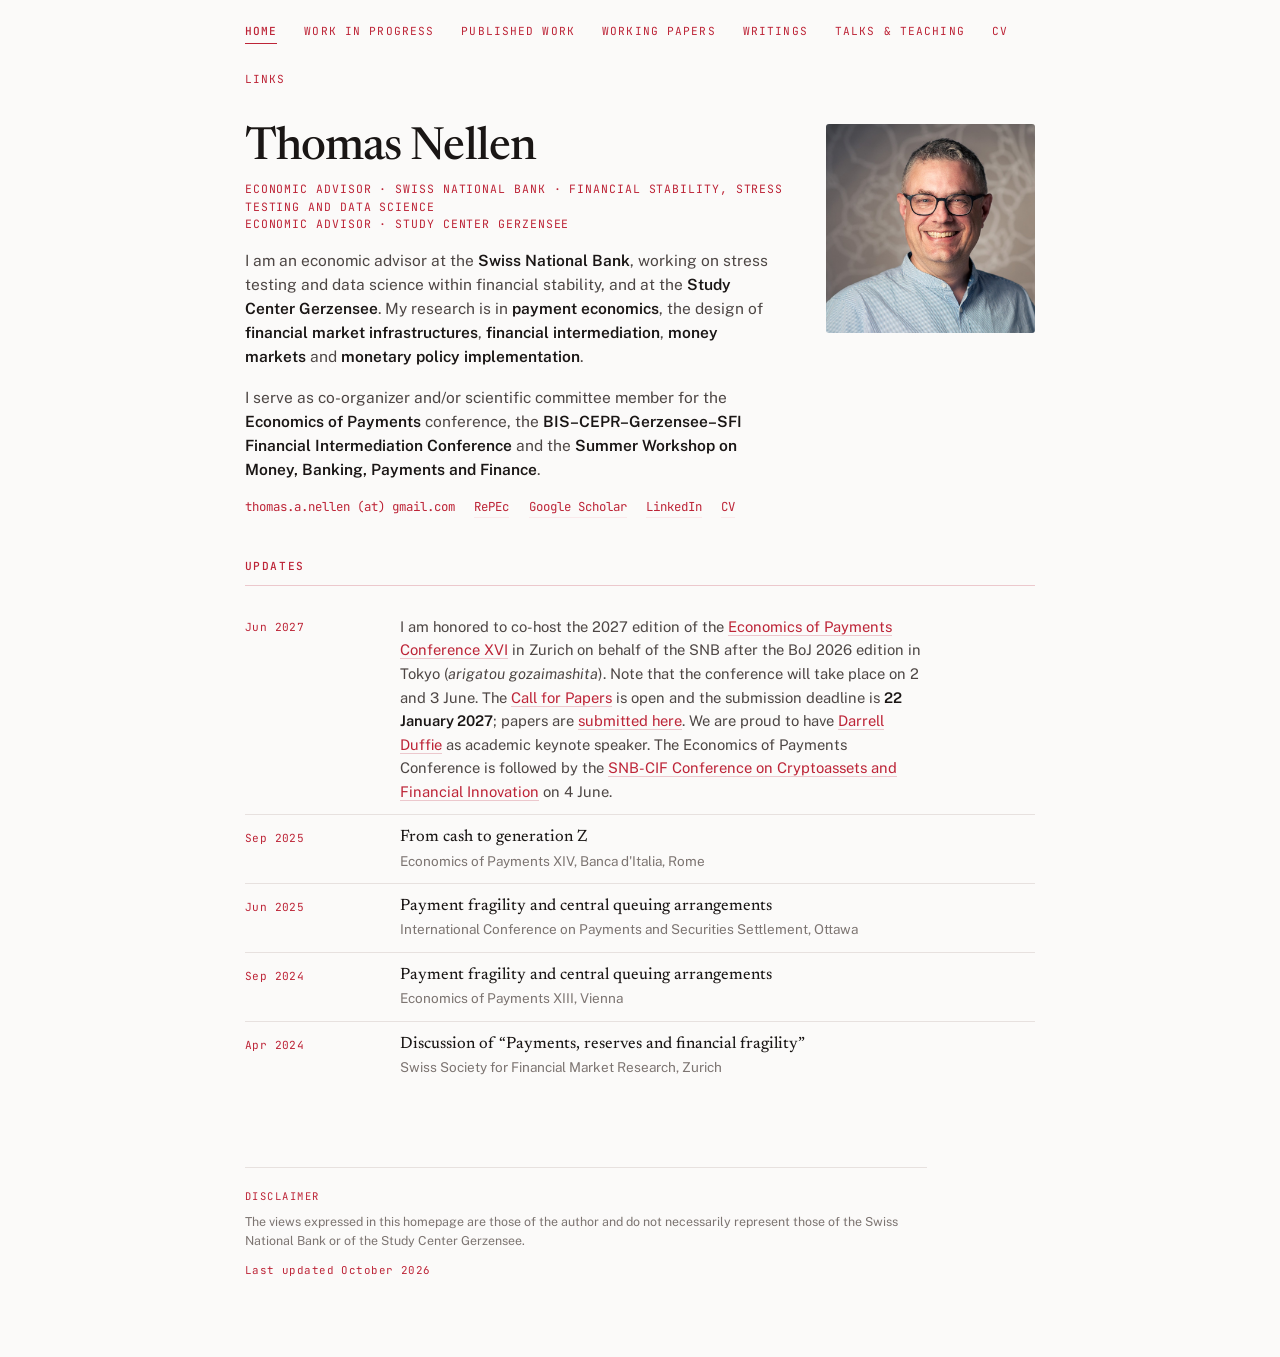
==== index.html @ 54a968fb "Remove Bank of Japan links pending their confirmation Two places carried one: the Zurich announcemen" ====
<!doctype html>
<html lang="en">
<head>
<meta charset="utf-8">
<meta name="viewport" content="width=device-width, initial-scale=1">
<title>Thomas Nellen</title>
<meta name="description" content="Personal research homepage of Thomas Nellen.">
<link rel="preconnect" href="https://fonts.googleapis.com">
<link rel="preconnect" href="https://fonts.gstatic.com" crossorigin>
<link rel="stylesheet" href="https://fonts.googleapis.com/css2?family=Newsreader:opsz,wght@6..72,400;6..72,500;6..72,600&family=Public+Sans:wght@400;500;600&family=JetBrains+Mono:wght@400;500&display=swap">
<link rel="icon" href="assets/favicon.svg" type="image/svg+xml">
<link rel="stylesheet" href="assets/site.css">
</head>
<body>
<div class="page">

  <!-- ============ Navigation (same on every page) ============ -->
  <nav class="nav">
    <a href="index.html" aria-current="page">Home</a>
    <a href="work-in-progress.html">Work in progress</a>
    <a href="published.html">Published work</a>
    <a href="working-papers.html">Working papers</a>
    <a href="writings.html">Writings</a>
    <a href="talks.html">Talks &amp; teaching</a>
    <a href="cv.html">CV</a>
    <a href="links.html">Links</a>
  </nav>

  <!-- ============ Masthead ============ -->
  <div class="intro">
    <header class="masthead">
      <h1 class="name">Thomas Nellen</h1>
      <p class="affiliation">Economic Advisor &middot; Swiss National Bank &middot; Financial Stability, Stress Testing and Data Science<br>
        Economic Advisor &middot; Study Center Gerzensee</p>
      <p class="bio">
        I am an economic advisor at the <strong>Swiss National Bank</strong>, working on
        stress testing and data science within financial stability, and at the
        <strong>Study Center Gerzensee</strong>. My research is in
        <strong>payment economics</strong>, the design of <strong>financial market
        infrastructures</strong>, <strong>financial intermediation</strong>, <strong>money
        markets</strong> and <strong>monetary policy implementation</strong>.
      </p>
      <p class="bio">
        I serve as co-organizer and/or scientific committee member for the <strong>Economics of Payments</strong>
        conference, the <strong>BIS&ndash;CEPR&ndash;Gerzensee&ndash;SFI Financial Intermediation
        Conference</strong> and the <strong>Summer Workshop on Money, Banking, Payments and
        Finance</strong>.
      </p>
      <div class="contact">
        <span>thomas.a.nellen (at) gmail.com</span>
        <a href="https://ideas.repec.org/f/pne256.html">RePEc</a>
        <a href="https://scholar.google.com/citations?user=k0cSISYAAAAJ&amp;hl=en">Google&nbsp;Scholar</a>
        <a href="https://www.linkedin.com/in/thomas-nellen-3b46b4184">LinkedIn</a>
        <a href="cv.html">CV</a>
      </div>
    </header>

    <figure class="portrait">
      <img src="assets/portrait.jpg" width="703" height="703"
           alt="Thomas Nellen" fetchpriority="high">
    </figure>
  </div>

  <!-- ============ Updates =============================================
       Newest first. Each block: date, title (link optional), venue.
       Copy one .update block to add an entry.
  ==================================================================== -->
  <section class="section">
    <h2 class="section-title">Updates</h2>
    <div class="updates">

      <article class="update">
        <div class="update-date">Jun 2027</div>
        <div>
          <p class="update-body">
            I am honored to co-host the 2027 edition of the
            <a href="https://www.snb.ch/en/services-events/events/scientific-conferences/other_academic_conferences/sem_2027_06_02">Economics of Payments Conference XVI</a> in Zurich on behalf of
            the SNB after the BoJ 2026 edition in Tokyo
            (<em>arigatou gozaimashita</em>). Note that the conference will take place on
            2 and 3 June. The <a href="https://www.snb.ch/dam/jcr:70551170-b422-4e50-89c4-67029b8e9b5a/sem_2027_06_02_callforpapers.n.pdf">Call for Papers</a> is open and the submission
            deadline is
            <strong>22 January 2027</strong>; papers are
            <a href="https://editorialexpress.com/conference/econpaymentsxvi">submitted here</a>.
            We are proud to have
            <a href="https://www.darrellduffie.com">Darrell Duffie</a> as academic keynote speaker. The Economics of
            Payments Conference is followed by the
            <a href="https://www.snb.ch/en/services-events/events/scientific-conferences/snb_cif_conference/sem_2026_05_22">SNB-CIF Conference on Cryptoassets and Financial Innovation</a>
            on 4 June.
          </p>
        </div>
      </article>

      <article class="update">
        <div class="update-date">Sep 2025</div>
        <div>
          <h3 class="update-title">From cash to generation Z</h3>
          <p class="update-venue">Economics of Payments XIV, Banca d'Italia, Rome</p>
        </div>
      </article>

      <article class="update">
        <div class="update-date">Jun 2025</div>
        <div>
          <h3 class="update-title">Payment fragility and central queuing arrangements</h3>
          <p class="update-venue">International Conference on Payments and Securities Settlement, Ottawa</p>
        </div>
      </article>

      <article class="update">
        <div class="update-date">Sep 2024</div>
        <div>
          <h3 class="update-title">Payment fragility and central queuing arrangements</h3>
          <p class="update-venue">Economics of Payments XIII, Vienna</p>
        </div>
      </article>

      <article class="update">
        <div class="update-date">Apr 2024</div>
        <div>
          <h3 class="update-title">Discussion of &ldquo;Payments, reserves and financial fragility&rdquo;</h3>
          <p class="update-venue">Swiss Society for Financial Market Research, Zurich</p>
        </div>
      </article>

    </div>
  </section>

  <footer class="foot">
    <p class="foot-label">Disclaimer</p>
    <p class="foot-text">The views expressed in this homepage are those of the author and do not necessarily represent those of the Swiss National Bank or of the Study Center Gerzensee.</p>
    <p class="foot-updated">Last updated October 2026</p>
  </footer>

</div>
<script type="application/ld+json">
{
 "@context": "https://schema.org",
 "@type": "Person",
 "name": "Thomas Nellen",
 "jobTitle": "Economic Advisor",
 "affiliation": [
  {
   "@type": "Organization",
   "name": "Swiss National Bank"
  },
  {
   "@type": "Organization",
   "name": "Study Center Gerzensee"
  }
 ],
 "email": "mailto:thomas.a.nellen@gmail.com",
 "url": "https://thomasnellen.github.io",
 "sameAs": [
  "https://ideas.repec.org/f/pne256.html",
  "https://www.linkedin.com/in/thomas-nellen-3b46b4184"
 ],
 "knowsAbout": [
  "Payment economics",
  "Financial market infrastructures",
  "Money markets",
  "Monetary policy implementation",
  "Financial stability"
 ],
 "alumniOf": {
  "@type": "CollegeOrUniversity",
  "name": "University of Bern"
 },
 "image": "https://thomasnellen.github.io/assets/portrait.jpg"
}
</script>
</body>
</html>
---- assets/site.css ----
/* ---------------------------------------------------------------
   Design tokens. Light palette is defined here in full; the two
   blocks below only redefine values, never introduce new ones.
   --------------------------------------------------------------- */
:root {
  --paper:      #fbfaf9;
  --surface:    #ffffff;
  --ink:        #1a1615;
  --ink-soft:   #4d4644;
  --ink-mute:   #7c7471;
  --rule:       #e7e1df;
  --accent:     #bd2437;
  --accent-dim: #fae9eb;
  --rule-accent:#ecc8cd;
  --focus:      #c04553;

  --font-display: "Newsreader", Georgia, "Times New Roman", serif;
  --font-body:    "Public Sans", -apple-system, BlinkMacSystemFont, "Segoe UI", Helvetica, Arial, sans-serif;
  --font-mono:    "JetBrains Mono", ui-monospace, SFMono-Regular, Menlo, Consolas, monospace;

  --measure: 34rem;
  --gutter:  8.5rem;
}

@media (prefers-color-scheme: dark) {
  :root:not([data-theme="light"]) {
    --paper:      #141110;
    --surface:    #1c1817;
    --ink:        #ece8e6;
    --ink-soft:   #bcb4b1;
    --ink-mute:   #8e8683;
    --rule:       #332d2c;
    --accent:     #ea8f96;
    --accent-dim: #332225;
    --rule-accent:#4d3035;
    --focus:      #e08b90;
  }
}

:root[data-theme="dark"] {
  --paper:      #141110;
  --surface:    #1c1817;
  --ink:        #ece8e6;
  --ink-soft:   #bcb4b1;
  --ink-mute:   #8e8683;
  --rule:       #332d2c;
  --accent:     #ea8f96;
  --accent-dim: #332225;
  --rule-accent:#4d3035;
  --focus:      #e08b90;
}

/* --------------------------------------------------------------- */

html { font-size: 15.5px; }

*, *::before, *::after { box-sizing: border-box; }

body {
  margin: 0;
  background: var(--paper);
  color: var(--ink);
  font-family: var(--font-body);
  font-size: 16px;
  line-height: 1.6;
  -webkit-font-smoothing: antialiased;
}

.page {
  max-width: 54rem;
  margin: 0 auto;
  padding-inline: 1.5rem;
  padding-block: 1.5rem 5rem;
}

a {
  color: var(--accent);
  text-decoration-thickness: 1px;
  text-underline-offset: 3px;
}
a:hover { color: var(--ink); }

:focus-visible {
  outline: 2px solid var(--focus);
  outline-offset: 3px;
  border-radius: 2px;
}

/* --- Navigation ------------------------------------------------- */

.nav {
  display: flex;
  flex-wrap: wrap;
  gap: 1.75rem;
  font-family: var(--font-mono);
  font-size: 0.72rem;
  letter-spacing: 0.1em;
  text-transform: uppercase;
  padding-bottom: 2.25rem;
}
.nav a {
  color: var(--accent);
  text-decoration: none;
}
.nav a:hover { color: var(--ink); }
.nav a[aria-current="page"] {
  color: var(--accent);
  font-weight: 500;
  border-bottom: 1px solid var(--accent);
  padding-bottom: 2px;
}

/* --- Masthead --------------------------------------------------- */

.masthead { display: flex; flex-direction: column; gap: 1.05rem; }

h1.name {
  font-family: var(--font-display);
  font-weight: 500;
  font-size: clamp(2.2rem, 5.4vw, 2.95rem);
  line-height: 1.05;
  letter-spacing: -0.02em;
  margin: 0;
  text-wrap: balance;
}

.affiliation {
  font-family: var(--font-mono);
  font-size: 0.74rem;
  letter-spacing: 0.08em;
  text-transform: uppercase;
  color: var(--accent);
  margin: -0.5rem 0 0;
  line-height: 1.5;
}

.bio {
  max-width: var(--measure);
  font-size: 1rem;
  line-height: 1.55;
  color: var(--ink-soft);
  margin: 0;
}
.bio strong { color: var(--ink); font-weight: 600; }

.contact {
  display: flex;
  flex-wrap: wrap;
  gap: 0.5rem 1.25rem;
  font-family: var(--font-mono);
  font-size: 0.8rem;
  color: var(--accent);
}
.contact a { text-decoration: none; border-bottom: 1px solid var(--accent-dim); }
.contact a:hover { border-bottom-color: var(--accent); }

/* --- Section headings ------------------------------------------- */

.section { padding-top: 2.6rem; }

h2.section-title {
  font-family: var(--font-mono);
  font-size: 0.72rem;
  font-weight: 500;
  letter-spacing: 0.14em;
  text-transform: uppercase;
  color: var(--accent);
  margin: 0 0 1.15rem;
  padding-bottom: 0.6rem;
  border-bottom: 1px solid var(--rule-accent);
}

/* --- Updates: date gutter + entry ------------------------------- */

.updates { display: flex; flex-direction: column; }

.update {
  display: grid;
  grid-template-columns: var(--gutter) 1fr;
  gap: 0 1.5rem;
  padding: 0.7rem 0;
  border-bottom: 1px solid var(--rule);
}
.update:last-child { border-bottom: none; }

.update-date {
  font-family: var(--font-mono);
  font-size: 0.72rem;
  letter-spacing: 0.04em;
  color: var(--accent);
  padding-top: 0.28rem;
  font-variant-numeric: tabular-nums;
}
.update-title {
  font-family: var(--font-display);
  font-size: 1.0625rem;
  line-height: 1.35;
  margin: 0;
  font-weight: 450;
}
.update-title a {
  text-decoration: none;
  color: var(--ink);
  border-bottom: 1px solid var(--rule-accent);
}
.update-title a:hover { color: var(--accent); border-bottom-color: var(--accent); }
.update-venue {
  font-size: 0.875rem;
  color: var(--ink-mute);
  margin: 0.15rem 0 0;
}

/* --- Papers ----------------------------------------------------- */

.papers { display: flex; flex-direction: column; }

.paper {
  padding: 1.75rem 0;
  border-bottom: 1px solid var(--rule);
  max-width: 44rem;
}
.paper:last-child { border-bottom: none; }
.paper[hidden] { display: none; }

.paper-title {
  font-family: var(--font-display);
  font-size: 1.25rem;
  font-weight: 500;
  line-height: 1.3;
  margin: 0;
  text-wrap: balance;
}
.paper-authors {
  font-size: 0.9rem;
  color: var(--ink-soft);
  margin: 0.35rem 0 0;
}
.paper-venue {
  font-family: var(--font-mono);
  font-size: 0.72rem;
  letter-spacing: 0.04em;
  color: var(--accent);
  margin: 0.4rem 0 0;
}
.paper-abstract {
  font-size: 0.9375rem;
  color: var(--ink-soft);
  margin: 0.85rem 0 0;
  max-width: var(--measure);
}
.paper-links {
  display: flex;
  gap: 1rem;
  font-family: var(--font-mono);
  font-size: 0.72rem;
  letter-spacing: 0.04em;
  margin-top: 0.85rem;
}

/* --- Citation block --------------------------------------------- */

.cite { margin-top: 0.85rem; }

.cite summary {
  display: inline-flex;
  align-items: baseline;
  gap: 0.4rem;
  font-family: var(--font-mono);
  font-size: 0.72rem;
  letter-spacing: 0.04em;
  color: var(--accent);
  cursor: pointer;
  list-style: none;
  width: fit-content;
}
.cite summary::-webkit-details-marker { display: none; }
.cite summary::before { content: "+"; width: 0.7em; }
.cite[open] summary::before { content: "\2013"; }
.cite summary:hover { color: var(--ink); }

.cite-body {
  margin-top: 0.7rem;
  padding: 0.85rem 0 0.85rem 0.95rem;
  border-left: 2px solid var(--accent-dim);
  display: flex;
  flex-direction: column;
  align-items: flex-start;
  gap: 0.7rem;
  max-width: 44rem;
}

pre.bibtex {
  margin: 0;
  width: 100%;
  overflow-x: auto;
  font-family: var(--font-mono);
  font-size: 0.7rem;
  line-height: 1.6;
  color: var(--ink-soft);
  tab-size: 2;
}

.copy {
  font-family: var(--font-mono);
  font-size: 0.68rem;
  letter-spacing: 0.04em;
  color: var(--accent);
  background: transparent;
  border: 1px solid var(--rule);
  border-radius: 999px;
  padding: 0.22rem 0.65rem;
  cursor: pointer;
  transition: color 0.12s, border-color 0.12s, background-color 0.12s;
}
.copy:hover { border-color: var(--accent); background: var(--accent-dim); }
.copy[data-state="done"] { color: var(--accent); border-color: var(--accent); background: var(--accent-dim); }

/* --- Writing list ----------------------------------------------- */

.writing {
  display: grid;
  grid-template-columns: var(--gutter) 1fr;
  gap: 0 1.5rem;
  padding: 1.1rem 0;
  border-bottom: 1px solid var(--rule);
}
.writing:last-child { border-bottom: none; }
.writing-meta {
  font-family: var(--font-mono);
  font-size: 0.72rem;
  color: var(--accent);
  padding-top: 0.3rem;
  font-variant-numeric: tabular-nums;
}
.writing-title {
  font-family: var(--font-display);
  font-size: 1.125rem;
  font-weight: 450;
  line-height: 1.35;
  margin: 0;
}
.writing-title a {
  text-decoration: none;
  color: var(--ink);
  border-bottom: 1px solid var(--rule-accent);
}
.writing-title a:hover { color: var(--accent); border-bottom-color: var(--accent); }
.writing-note {
  font-size: 0.9rem;
  color: var(--ink-mute);
  margin: 0.25rem 0 0;
  max-width: var(--measure);
}

/* --- Footer ----------------------------------------------------- */

.foot {
  margin-top: 5rem;
  padding-top: 1.25rem;
  border-top: 1px solid var(--rule);
  max-width: 44rem;
  display: flex;
  flex-direction: column;
  gap: 0.45rem;
}
.foot-label {
  font-family: var(--font-mono);
  font-size: 0.68rem;
  letter-spacing: 0.14em;
  text-transform: uppercase;
  color: var(--accent);
  margin: 0;
}
.foot-text {
  font-size: 0.8rem;
  line-height: 1.55;
  color: var(--ink-mute);
  margin: 0;
}
.foot-updated {
  font-family: var(--font-mono);
  font-size: 0.7rem;
  letter-spacing: 0.04em;
  color: var(--accent);
  margin: 0.35rem 0 0;
}

/* --- Narrow screens --------------------------------------------- */

@media (max-width: 34rem) {
  .update, .writing { grid-template-columns: 1fr; gap: 0.3rem; }
  .update-date, .writing-meta { padding-top: 0; order: 2; }
  .page { padding-block: 1.5rem 4rem; }
  .nav { padding-bottom: 2.5rem; gap: 1.25rem; }
}

@media (prefers-reduced-motion: reduce) {
  * { transition: none !important; animation: none !important; }
}

/* --- Portrait beside the masthead (home page only) ---------------
   Two columns on a wide screen so the photo costs no vertical space
   and Updates stays above the fold. Below 46rem the column reverses,
   putting the photo above the name the way a phone layout expects.
   ----------------------------------------------------------------- */

.intro {
  display: flex;
  align-items: flex-start;
  gap: 2.5rem;
}

.intro .masthead { flex: 1 1 auto; min-width: 0; }

.portrait {
  flex: 0 0 13.5rem;
  margin: 0;
}

.portrait img {
  display: block;
  width: 100%;
  height: auto;
  max-width: 100%;
  border-radius: 3px;
}

@media (max-width: 46rem) {
  .intro {
    flex-direction: column-reverse;
    gap: 1.6rem;
  }
  .portrait {
    flex: none;
    width: min(11rem, 50%);
  }
}

/* A longer update: a short announcement rather than a one-line item. */
.update-body {
  font-size: 0.95rem;
  line-height: 1.6;
  color: var(--ink-soft);
  margin: 0;
  max-width: var(--measure);
}
.update-body strong { color: var(--ink); font-weight: 600; }
.update-body a { border-bottom: 1px solid var(--rule-accent); text-decoration: none; }
.update-body a:hover { border-bottom-color: var(--accent); }
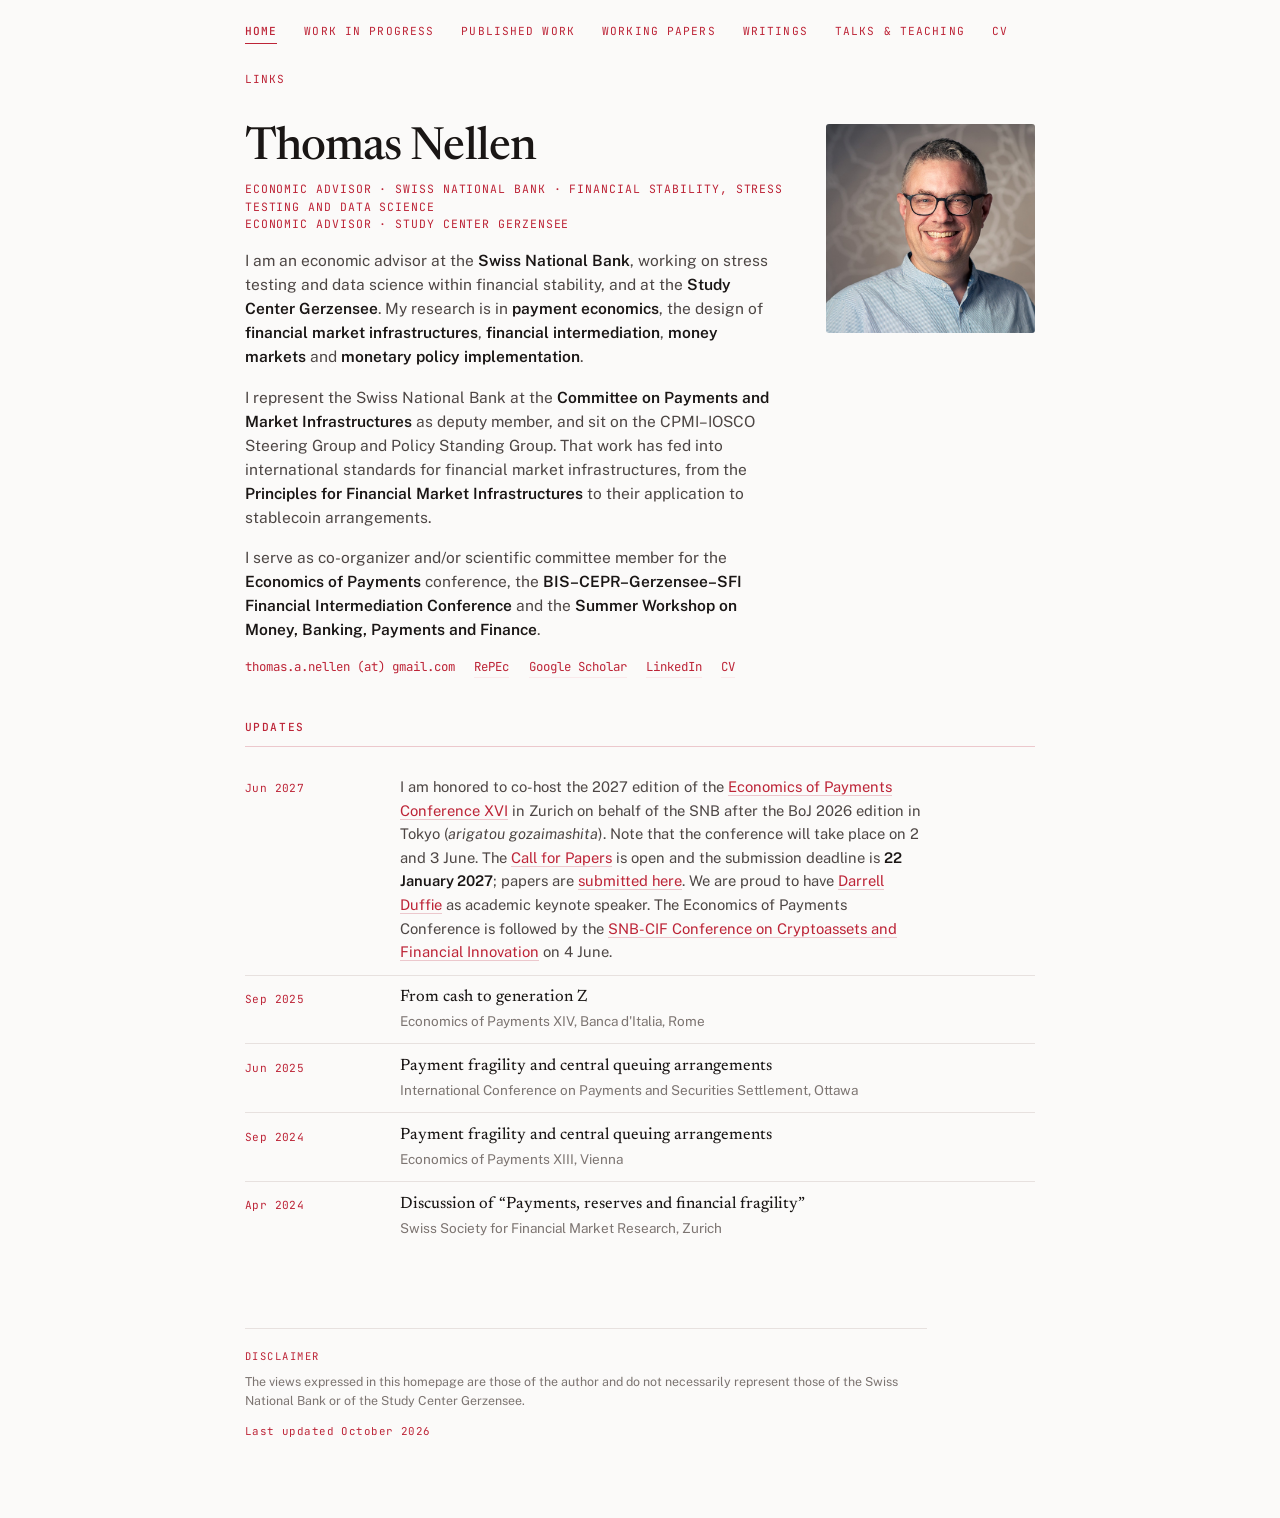
==== commit b1c7e831: "Add a paragraph on CPMI and CPMI-IOSCO policy work Keeps the homepage bio and the LinkedIn About sec" ====
--- a/index.html
+++ b/index.html
@@ -39,6 +39,13 @@
         <strong>payment economics</strong>, the design of <strong>financial market
         infrastructures</strong>, <strong>financial intermediation</strong>, <strong>money
         markets</strong> and <strong>monetary policy implementation</strong>.
+      </p>
+      <p class="bio">
+        I represent the Swiss National Bank at the <strong>Committee on Payments and Market
+        Infrastructures</strong> as deputy member, and sit on the CPMI&ndash;IOSCO Steering Group
+        and Policy Standing Group. That work has fed into international standards for financial
+        market infrastructures, from the <strong>Principles for Financial Market
+        Infrastructures</strong> to their application to stablecoin arrangements.
       </p>
       <p class="bio">
         I serve as co-organizer and/or scientific committee member for the <strong>Economics of Payments</strong>
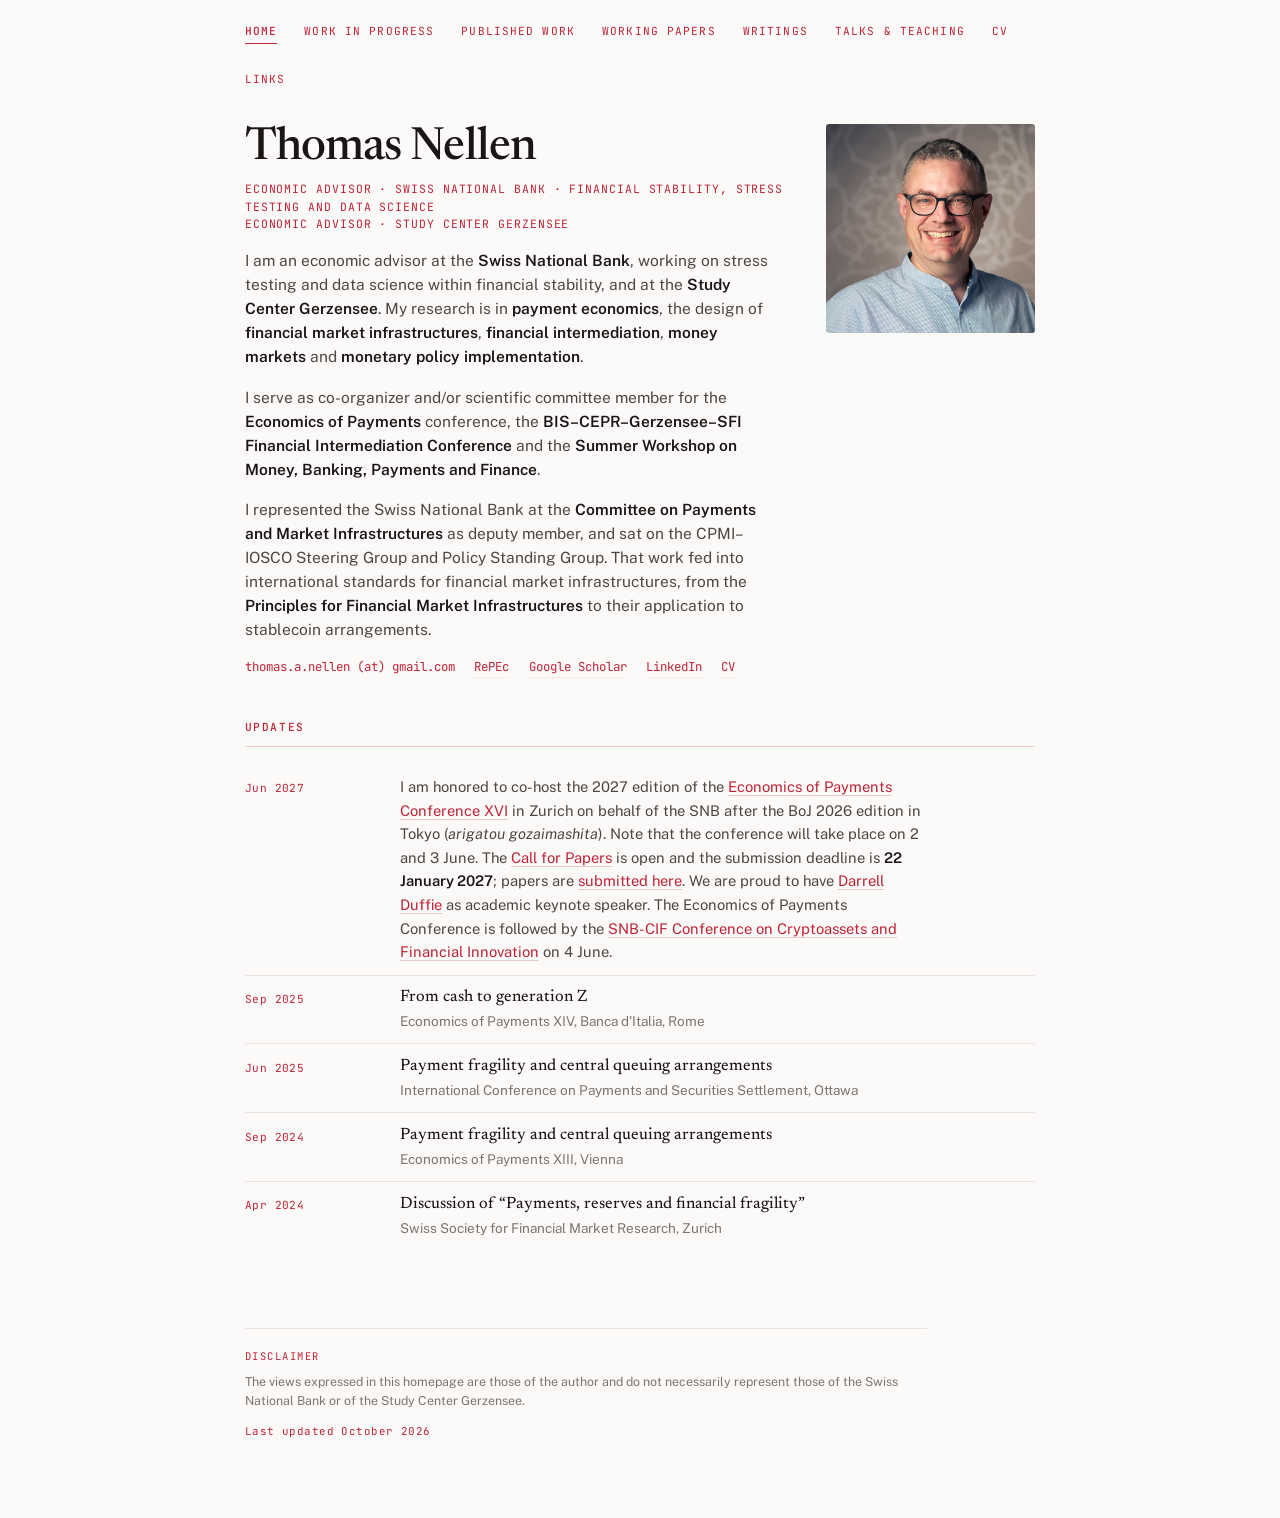
==== commit f954fb05: "Add Open Graph tags, reorder the intro paragraphs Every page now carries og: and twitter: metadata, " ====
--- a/index.html
+++ b/index.html
@@ -4,7 +4,23 @@
 <meta charset="utf-8">
 <meta name="viewport" content="width=device-width, initial-scale=1">
 <title>Thomas Nellen</title>
-<meta name="description" content="Personal research homepage of Thomas Nellen.">
+<meta name="description" content="Economic advisor at the Swiss National Bank and the Study Center Gerzensee. Research on payment economics, financial market infrastructures, money markets and monetary policy implementation.">
+<meta property="og:type" content="profile">
+<meta property="og:site_name" content="Thomas Nellen">
+<meta property="og:title" content="Thomas Nellen">
+<meta property="og:description" content="Economic advisor at the Swiss National Bank and the Study Center Gerzensee. Research on payment economics, financial market infrastructures, money markets and monetary policy implementation.">
+<meta property="og:url" content="https://thomasnellen.github.io/">
+<meta property="og:image" content="https://thomasnellen.github.io/assets/portrait.jpg">
+<meta property="og:image:width" content="703">
+<meta property="og:image:height" content="703">
+<meta property="og:image:alt" content="Thomas Nellen">
+<meta property="og:locale" content="en_GB">
+<meta property="profile:first_name" content="Thomas">
+<meta property="profile:last_name" content="Nellen">
+<meta name="twitter:card" content="summary">
+<meta name="twitter:title" content="Thomas Nellen">
+<meta name="twitter:description" content="Economic advisor at the Swiss National Bank and the Study Center Gerzensee. Research on payment economics, financial market infrastructures, money markets and monetary policy implementation.">
+<meta name="twitter:image" content="https://thomasnellen.github.io/assets/portrait.jpg">
 <link rel="preconnect" href="https://fonts.googleapis.com">
 <link rel="preconnect" href="https://fonts.gstatic.com" crossorigin>
 <link rel="stylesheet" href="https://fonts.googleapis.com/css2?family=Newsreader:opsz,wght@6..72,400;6..72,500;6..72,600&family=Public+Sans:wght@400;500;600&family=JetBrains+Mono:wght@400;500&display=swap">
@@ -41,17 +57,17 @@
         markets</strong> and <strong>monetary policy implementation</strong>.
       </p>
       <p class="bio">
-        I represent the Swiss National Bank at the <strong>Committee on Payments and Market
-        Infrastructures</strong> as deputy member, and sit on the CPMI&ndash;IOSCO Steering Group
-        and Policy Standing Group. That work has fed into international standards for financial
-        market infrastructures, from the <strong>Principles for Financial Market
-        Infrastructures</strong> to their application to stablecoin arrangements.
-      </p>
-      <p class="bio">
         I serve as co-organizer and/or scientific committee member for the <strong>Economics of Payments</strong>
         conference, the <strong>BIS&ndash;CEPR&ndash;Gerzensee&ndash;SFI Financial Intermediation
         Conference</strong> and the <strong>Summer Workshop on Money, Banking, Payments and
         Finance</strong>.
+      </p>
+      <p class="bio">
+        I represented the Swiss National Bank at the <strong>Committee on Payments and Market
+        Infrastructures</strong> as deputy member, and sat on the CPMI&ndash;IOSCO Steering Group
+        and Policy Standing Group. That work fed into international standards for financial
+        market infrastructures, from the <strong>Principles for Financial Market
+        Infrastructures</strong> to their application to stablecoin arrangements.
       </p>
       <div class="contact">
         <span>thomas.a.nellen (at) gmail.com</span>
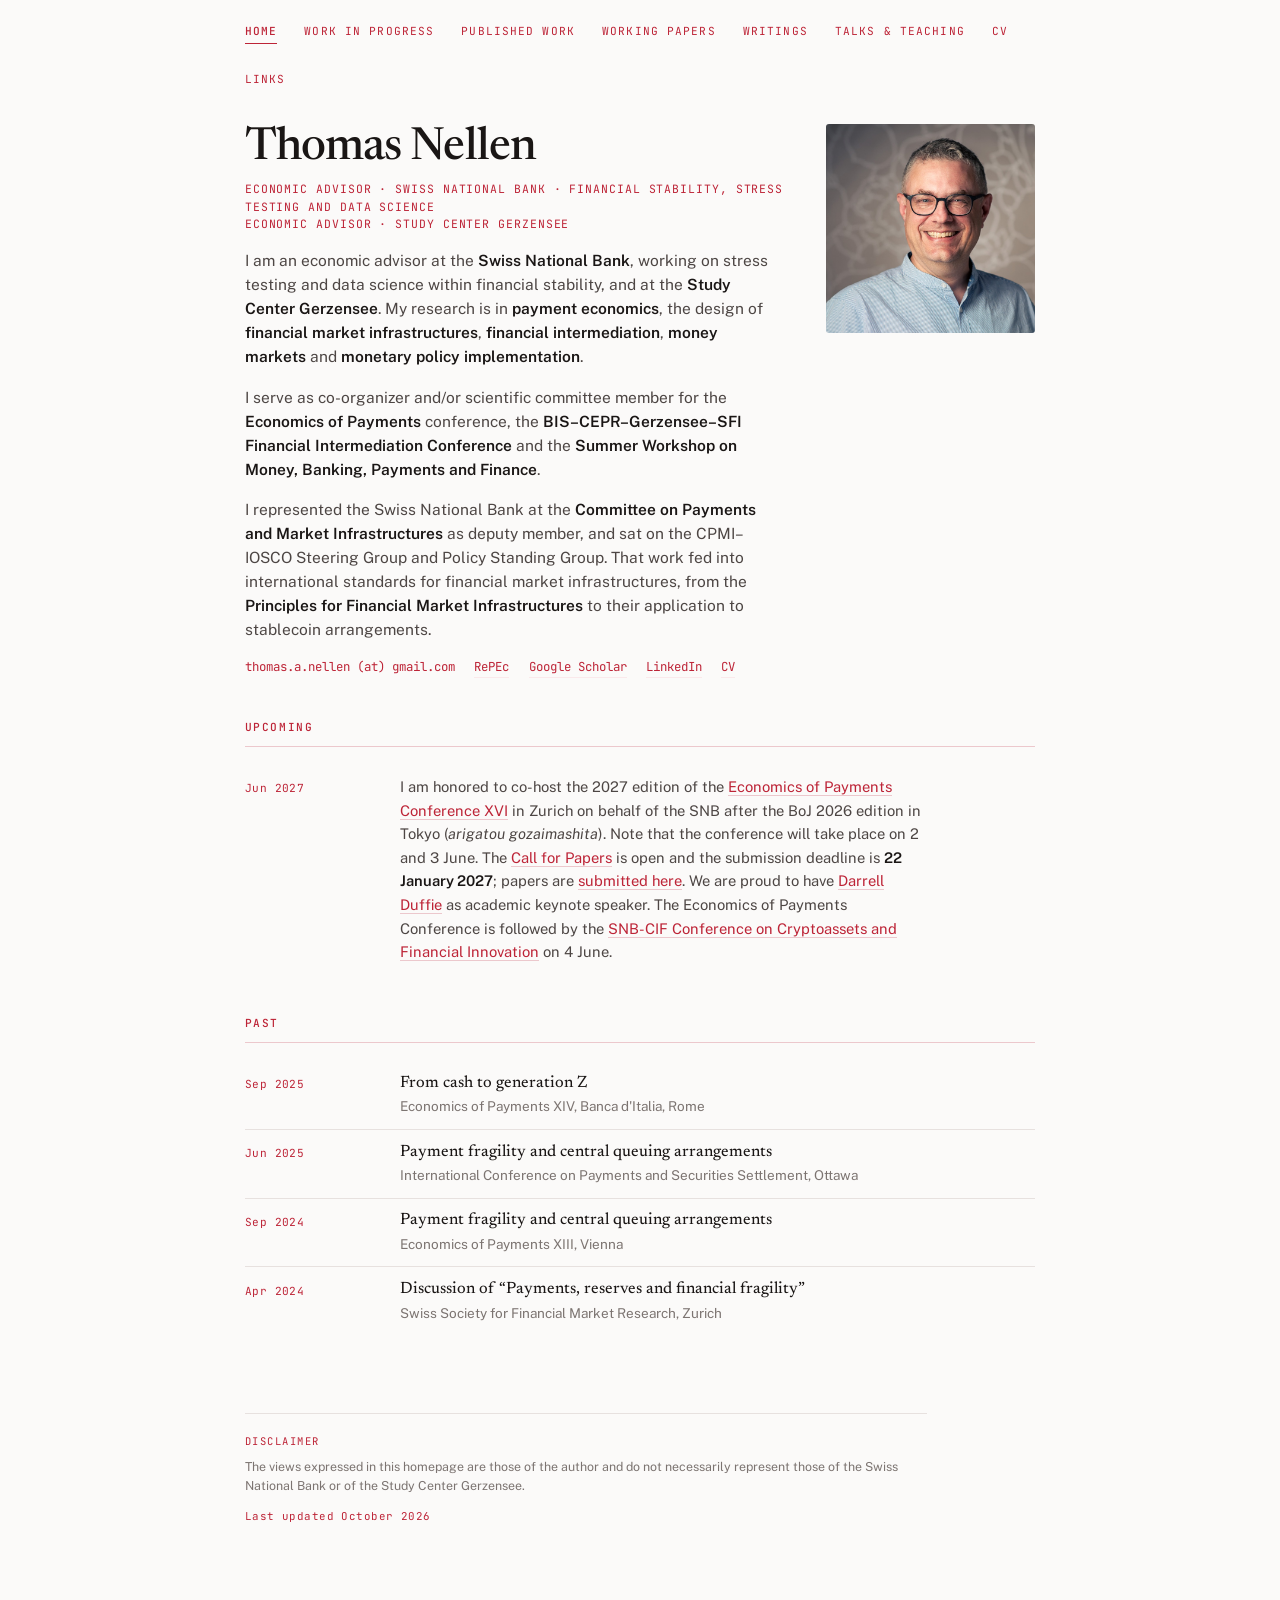
==== commit d1a9eb91: "Split the updates feed into Upcoming and Past Stacked sections rather than side-by-side columns: the" ====
--- a/index.html
+++ b/index.html
@@ -89,7 +89,7 @@
        Copy one .update block to add an entry.
   ==================================================================== -->
   <section class="section">
-    <h2 class="section-title">Updates</h2>
+    <h2 class="section-title">Upcoming</h2>
     <div class="updates">
 
       <article class="update">
@@ -112,6 +112,13 @@
           </p>
         </div>
       </article>
+
+    </div>
+  </section>
+
+  <section class="section">
+    <h2 class="section-title">Past</h2>
+    <div class="updates">
 
       <article class="update">
         <div class="update-date">Sep 2025</div>
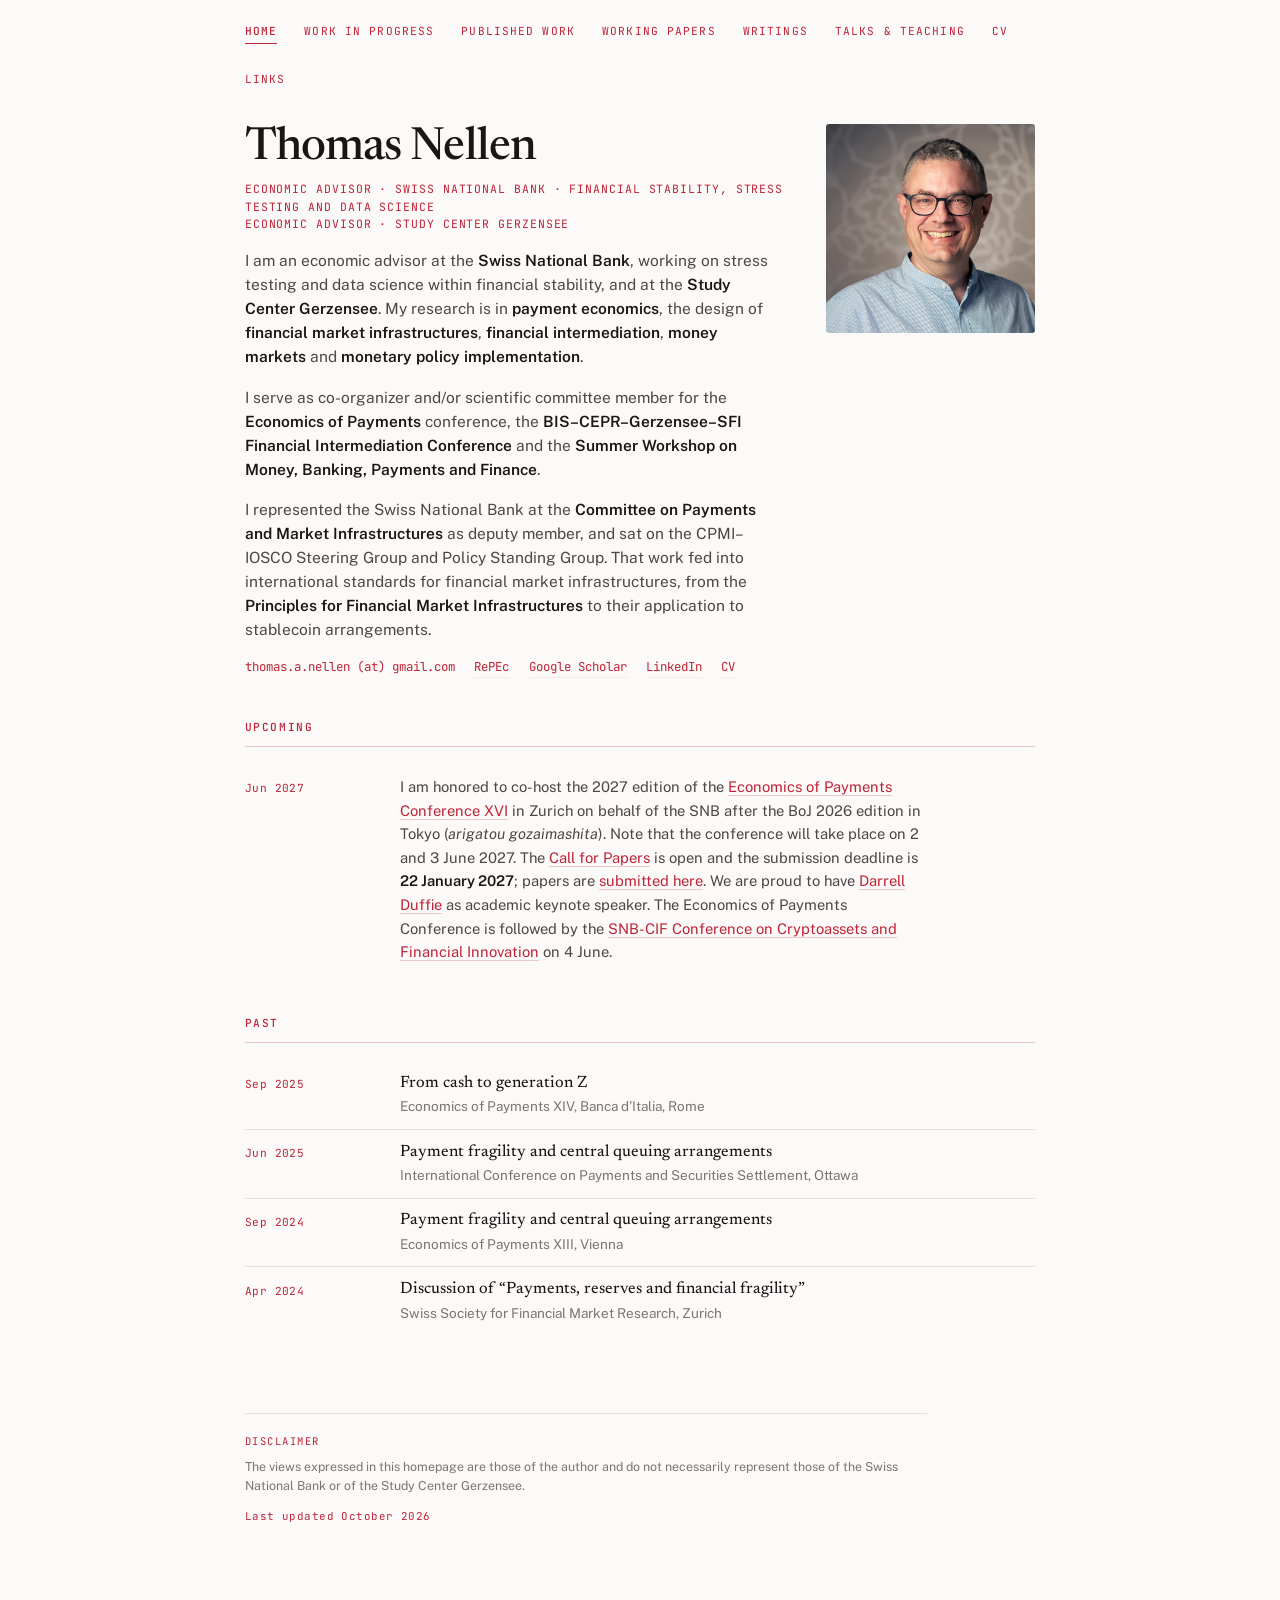
==== commit dd1e730b: "Add the year to the conference date on the homepage Matches the LinkedIn post, which already reads 2" ====
--- a/index.html
+++ b/index.html
@@ -100,7 +100,7 @@
             <a href="https://www.snb.ch/en/services-events/events/scientific-conferences/other_academic_conferences/sem_2027_06_02">Economics of Payments Conference XVI</a> in Zurich on behalf of
             the SNB after the BoJ 2026 edition in Tokyo
             (<em>arigatou gozaimashita</em>). Note that the conference will take place on
-            2 and 3 June. The <a href="https://www.snb.ch/dam/jcr:70551170-b422-4e50-89c4-67029b8e9b5a/sem_2027_06_02_callforpapers.n.pdf">Call for Papers</a> is open and the submission
+            2 and 3 June 2027. The <a href="https://www.snb.ch/dam/jcr:70551170-b422-4e50-89c4-67029b8e9b5a/sem_2027_06_02_callforpapers.n.pdf">Call for Papers</a> is open and the submission
             deadline is
             <strong>22 January 2027</strong>; papers are
             <a href="https://editorialexpress.com/conference/econpaymentsxvi">submitted here</a>.
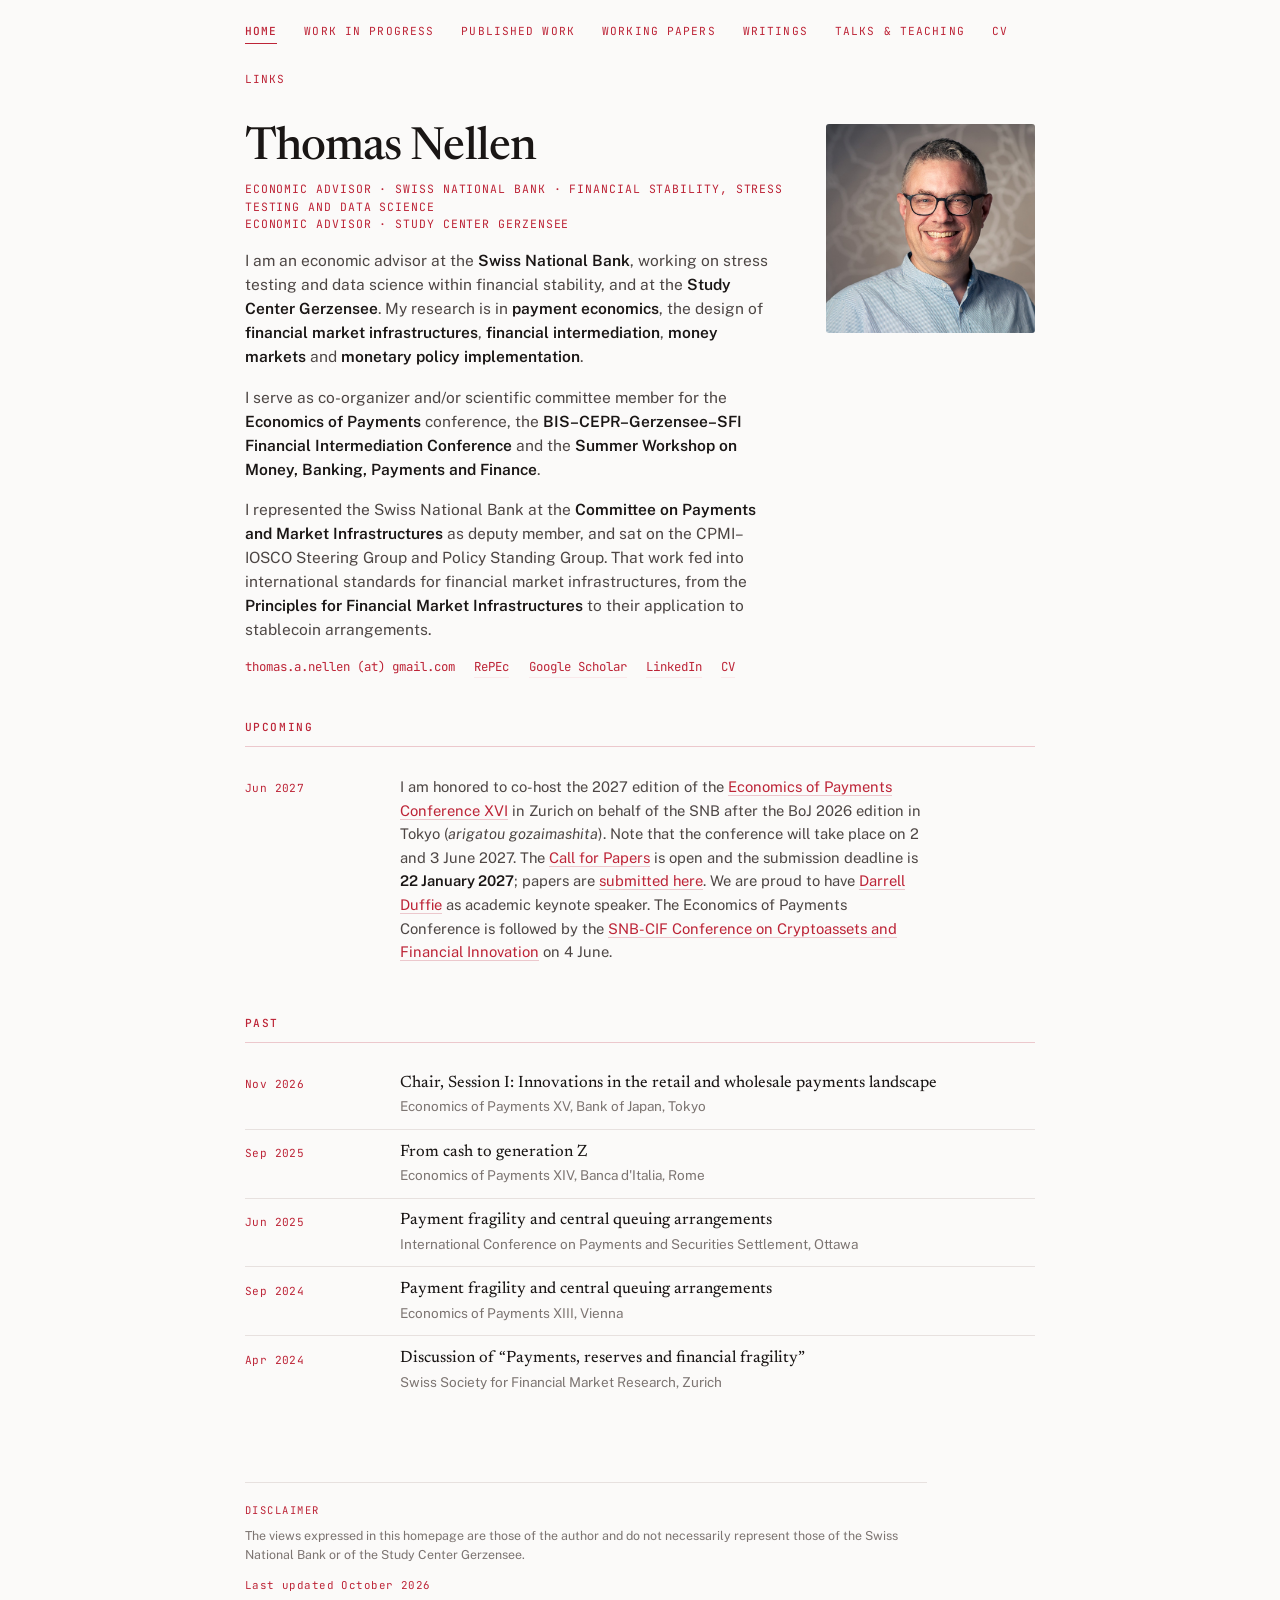
==== commit 92051524: "Add the Tokyo session chair to the past feed Economics of Payments XV at the Bank of Japan, 9 and 10" ====
--- a/index.html
+++ b/index.html
@@ -119,6 +119,14 @@
   <section class="section">
     <h2 class="section-title">Past</h2>
     <div class="updates">
+
+      <article class="update">
+        <div class="update-date">Nov 2026</div>
+        <div>
+          <h3 class="update-title">Chair, Session I: Innovations in the retail and wholesale payments landscape</h3>
+          <p class="update-venue">Economics of Payments XV, Bank of Japan, Tokyo</p>
+        </div>
+      </article>
 
       <article class="update">
         <div class="update-date">Sep 2025</div>
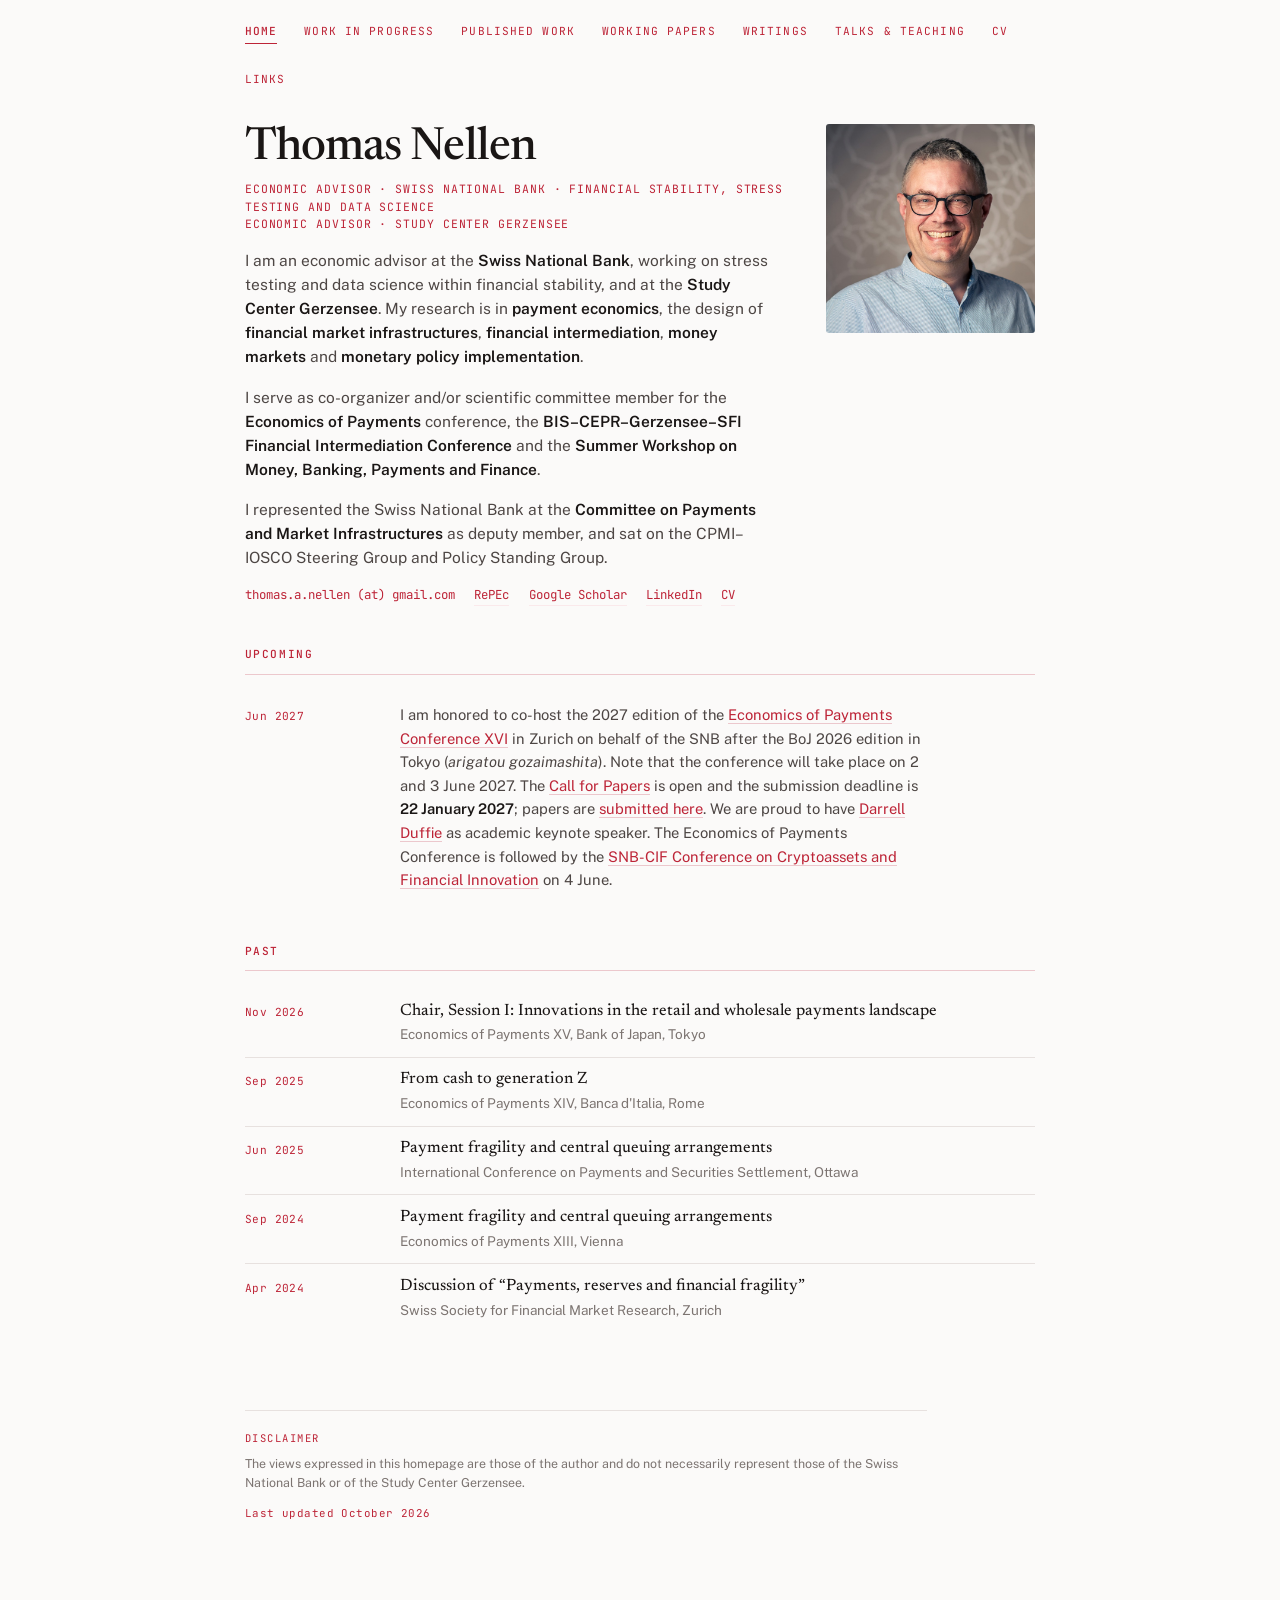
==== commit 573dbfed: "Drop the standards sentence from the policy paragraph Co-Authored-By: Claude Opus 5 <noreply@anthrop" ====
--- a/index.html
+++ b/index.html
@@ -65,9 +65,7 @@
       <p class="bio">
         I represented the Swiss National Bank at the <strong>Committee on Payments and Market
         Infrastructures</strong> as deputy member, and sat on the CPMI&ndash;IOSCO Steering Group
-        and Policy Standing Group. That work fed into international standards for financial
-        market infrastructures, from the <strong>Principles for Financial Market
-        Infrastructures</strong> to their application to stablecoin arrangements.
+        and Policy Standing Group.
       </p>
       <div class="contact">
         <span>thomas.a.nellen (at) gmail.com</span>
@@ -107,7 +105,7 @@
             We are proud to have
             <a href="https://www.darrellduffie.com">Darrell Duffie</a> as academic keynote speaker. The Economics of
             Payments Conference is followed by the
-            <a href="https://www.snb.ch/en/services-events/events/scientific-conferences/snb_cif_conference/sem_2026_05_22">SNB-CIF Conference on Cryptoassets and Financial Innovation</a>
+            <a href="https://www.snb.ch/en/services-events/events/scientific-conferences/snb_cif_conference/sem_2027_06_04">SNB-CIF Conference on Cryptoassets and Financial Innovation</a>
             on 4 June.
           </p>
         </div>
